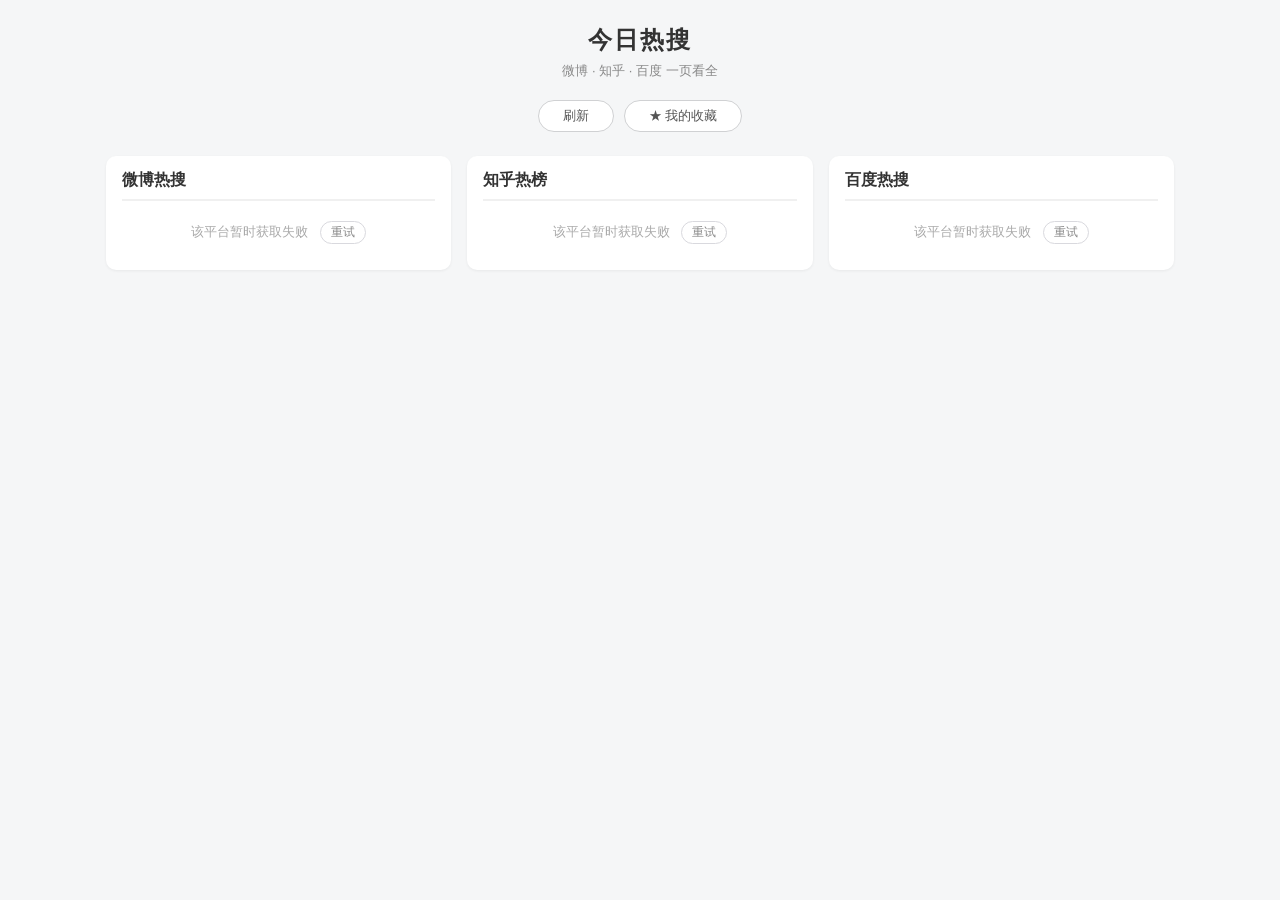
==== my-app/index.html @ 5aafda1d "Day 7｜一句话 改了什么：TECH_DESIGN.md 记录数据源切换（DailyHotApi 失效，换 60s API）；AGENTS.md 并入 Day 6 的 3 条个人规则（纯追加）  加" ====
<!DOCTYPE html>
<html lang="zh-CN">
<head>
  <meta charset="UTF-8">
  <meta name="viewport" content="width=device-width, initial-scale=1.0">
  <title>今日热搜</title>
  <link rel="stylesheet" href="style.css">
</head>
<body>
  <header class="site-header">
    <h1>今日热搜</h1>
    <p class="subtitle">微博 · 知乎 · 百度 一页看全</p>
    <div class="header-actions">
      <button id="refresh-btn" class="refresh-btn">刷新</button>
      <button id="fav-toggle-btn" class="refresh-btn">★ 我的收藏</button>
    </div>
  </header>

  <section class="fav-panel hidden" id="fav-panel">
    <div class="board">
      <div class="board-head">
        <h2>我的收藏</h2>
        <span class="update-time" id="fav-count"></span>
      </div>
      <ul class="list" id="fav-list">
        <li class="placeholder">暂无收藏，点击榜单条目试试</li>
      </ul>
    </div>
  </section>

  <main class="boards">
    <section class="board" id="board-weibo">
      <div class="board-head">
        <h2>微博热搜</h2>
        <span class="update-time" id="time-weibo">加载中…</span>
      </div>
      <ul class="list" id="list-weibo">
        <li class="placeholder">加载中…</li>
      </ul>
    </section>

    <section class="board" id="board-zhihu">
      <div class="board-head">
        <h2>知乎热榜</h2>
        <span class="update-time" id="time-zhihu">加载中…</span>
      </div>
      <ul class="list" id="list-zhihu">
        <li class="placeholder">加载中…</li>
      </ul>
    </section>

    <section class="board" id="board-baidu">
      <div class="board-head">
        <h2>百度热搜</h2>
        <span class="update-time" id="time-baidu">加载中…</span>
      </div>
      <ul class="list" id="list-baidu">
        <li class="placeholder">加载中…</li>
      </ul>
    </section>
  </main>

  <script src="app.js"></script>
</body>
</html>
---- my-app/style.css ----
/* 今日热搜 · 样式（Day 7 第 1 步：三栏骨架） */

* {
  margin: 0;
  padding: 0;
  box-sizing: border-box;
}

body {
  font-family: "Microsoft YaHei", "PingFang SC", sans-serif;
  background: #f5f6f7;
  color: #333;
}

.site-header {
  text-align: center;
  padding: 24px 16px 12px;
}

.site-header h1 {
  font-size: 24px;
  letter-spacing: 2px;
}

.subtitle {
  color: #888;
  font-size: 13px;
  margin-top: 6px;
}

/* 三栏并排 */
.boards {
  display: flex;
  gap: 16px;
  max-width: 1100px;
  margin: 0 auto;
  padding: 12px 16px 40px;
  align-items: flex-start;
}

.board {
  flex: 1;
  background: #fff;
  border-radius: 10px;
  padding: 14px 16px;
  box-shadow: 0 1px 3px rgba(0, 0, 0, 0.06);
}

.board-head {
  display: flex;
  justify-content: space-between;
  align-items: baseline;
  border-bottom: 2px solid #f0f0f0;
  padding-bottom: 8px;
  margin-bottom: 8px;
}

.board-head h2 {
  font-size: 16px;
}

.update-time {
  font-size: 12px;
  color: #999;
}

.list {
  list-style: none;
}

.list .placeholder {
  color: #aaa;
  font-size: 13px;
  padding: 12px 0;
  text-align: center;
}

/* 失败提示里的小「重试」按钮（Day 7 第 5 步：异常状态） */
.placeholder .retry-btn {
  margin-left: 8px;
  padding: 2px 10px;
  font-size: 12px;
}

/* 刷新按钮 */
.refresh-btn {
  margin-top: 10px;
  padding: 6px 24px;
  border: 1px solid #d0d1d3;
  border-radius: 16px;
  background: #fff;
  color: #555;
  font-size: 13px;
  cursor: pointer;
}

.refresh-btn:hover {
  background: #f0f0f0;
}

/* 榜单条目：排名 + 标题 + 热度 一行 */
.item {
  display: flex;
  align-items: center;
  gap: 8px;
  padding: 8px 4px;
  border-bottom: 1px solid #f7f7f7;
  cursor: pointer;
}

.item:hover {
  background: #f9f9fb;
}

.rank {
  width: 22px;
  text-align: center;
  font-size: 13px;
  color: #999;
  flex-shrink: 0;
}

/* 前三名标色 */
.rank-1 { color: #ff6b35; font-weight: bold; }
.rank-2 { color: #ff8c42; font-weight: bold; }
.rank-3 { color: #ffa64d; font-weight: bold; }

.title {
  flex: 1;
  font-size: 13px;
  white-space: nowrap;
  overflow: hidden;
  text-overflow: ellipsis; /* PRD 五节：超长标题截断显示省略号 */
}

.hot {
  font-size: 12px;
  color: #b3b3b3;
  flex-shrink: 0;
}

/* ===== F2 详情展开区域 ===== */
.detail {
  background: #fafbfd;
  border-left: 3px solid #5b8def;
  border-radius: 6px;
  padding: 12px 14px;
  margin: 4px 0 8px;
}

.detail-title {
  font-size: 14px;
  font-weight: bold;
  line-height: 1.6; /* 完整标题换行显示，不再截断（PRD F2） */
  word-break: break-all;
}

.detail-meta {
  font-size: 12px;
  color: #999;
  margin-top: 6px;
}

.detail-actions {
  margin-top: 10px;
  display: flex;
  gap: 10px;
}

/* 详情里的两个按钮 */
.btn {
  display: inline-block;
  padding: 5px 16px;
  border-radius: 14px;
  font-size: 13px;
  cursor: pointer;
  text-decoration: none;
}

.btn-primary {
  background: #5b8def;
  color: #fff;
  border: 1px solid #5b8def;
}

.btn-primary:hover {
  background: #4a7de0;
}

.btn-ghost {
  background: transparent;
  color: #888;
  border: 1px solid #d9d9de;
}

/* ===== F3 收藏与备注 ===== */
.header-actions {
  display: flex;
  gap: 10px;
  justify-content: center;
  margin-top: 10px;
}

/* 已收藏的星标按钮 */
.btn-starred {
  background: #fff7e6;
  color: #d48806;
  border: 1px solid #ffd666;
}

/* 备注输入区（点收藏后出现） */
.fav-note {
  display: flex;
  gap: 8px;
  margin-top: 10px;
}

.fav-note.hidden {
  display: none;
}

.note-input {
  flex: 1;
  padding: 5px 10px;
  border: 1px solid #d9d9de;
  border-radius: 6px;
  font-size: 13px;
}

/* 我的收藏面板 */
.fav-panel {
  max-width: 1100px;
  margin: 12px auto 0;
  padding: 0 16px;
}

.fav-panel.hidden {
  display: none;
}

.fav-item {
  display: flex;
  justify-content: space-between;
  align-items: center;
  gap: 10px;
  padding: 10px 4px;
  border-bottom: 1px solid #f7f7f7;
}

.fav-main {
  flex: 1;
  min-width: 0;
}

.fav-title {
  font-size: 13px;
  font-weight: bold;
  white-space: nowrap;
  overflow: hidden;
  text-overflow: ellipsis;
}

.fav-meta {
  font-size: 12px;
  color: #999;
  margin-top: 4px;
  white-space: nowrap;
  overflow: hidden;
  text-overflow: ellipsis;
}

.no-note {
  color: #ccc;
}

.fav-actions {
  display: flex;
  gap: 6px;
  flex-shrink: 0;
}

/* 手机端：三栏变单列（PRD 五节：约 <768px） */
@media (max-width: 768px) {
  .boards {
    flex-direction: column;
  }
}
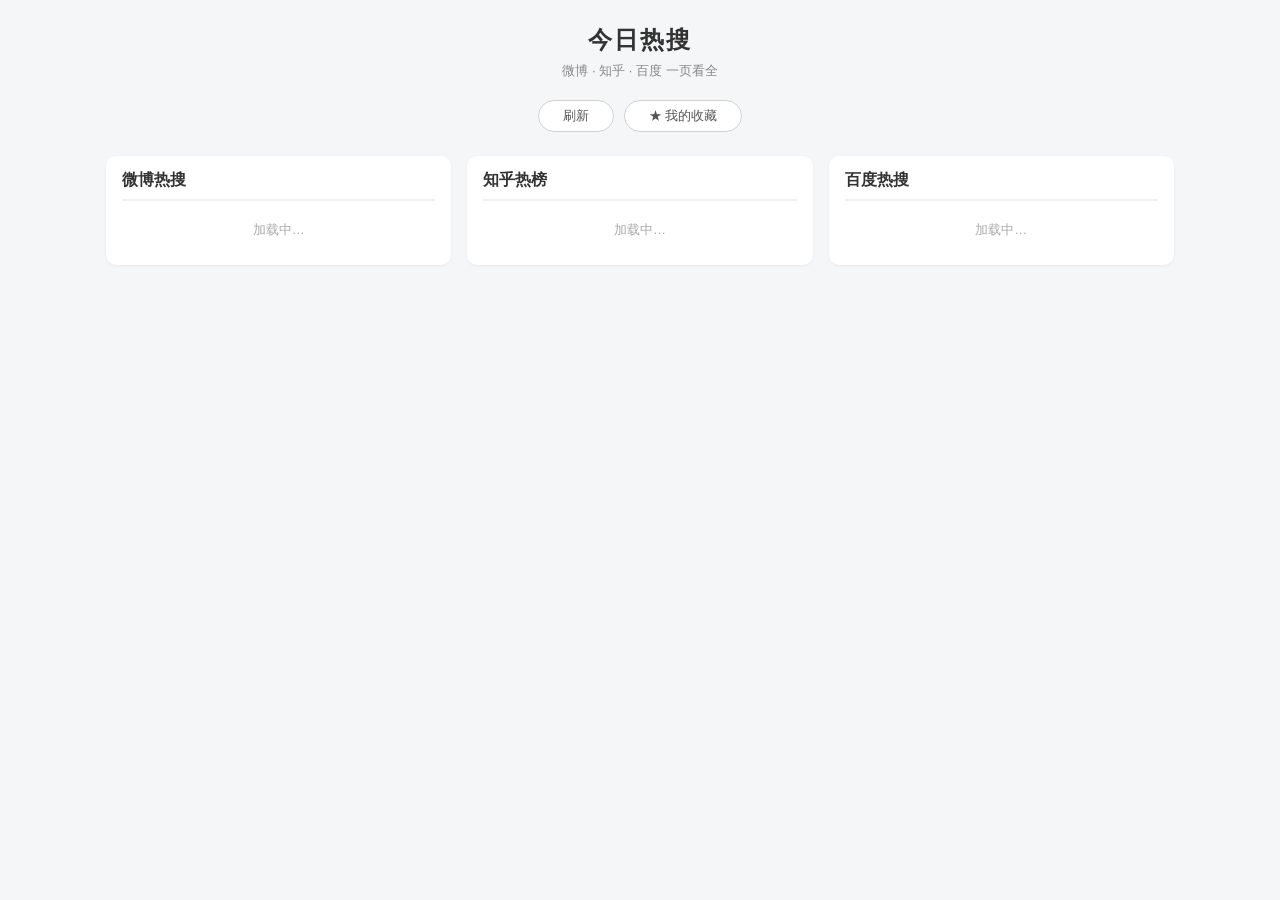
==== commit 442461b5: "Day 8｜一句话 改了什么：app.js 把空数据从报错里拆出来单独处理（显示暂无数据+刷新按钮），并加了 mock 模式检测 加了什么：mock.js 本地假数据文件，README 补充演示模式说" ====
--- a/my-app/index.html
+++ b/my-app/index.html
@@ -60,6 +60,8 @@
     </section>
   </main>
 
+  <!-- mock 假数据：只在 URL 带 ?mock=1 时被用到（Day 8） -->
+  <script src="mock.js"></script>
   <script src="app.js"></script>
 </body>
 </html>
--- a/my-app/style.css
+++ b/my-app/style.css
@@ -40,6 +40,7 @@
 
 .board {
   flex: 1;
+  min-width: 0; /* flex 子项默认不缩到比内容窄，缺这行长标题会把列撑宽、撑出横向滚动条 */
   background: #fff;
   border-radius: 10px;
   padding: 14px 16px;
@@ -73,6 +74,16 @@
   font-size: 13px;
   padding: 12px 0;
   text-align: center;
+}
+
+/* 「以下是上次的数据」过期提示条（Day 7 补：接口失败时的兜底状态） */
+.list .placeholder.stale {
+  color: #8a6d3b;
+  background: #fdf6e3;
+  border: 1px solid #f0e2c0;
+  border-radius: 8px;
+  padding: 8px 6px;
+  margin: 4px 0;
 }
 
 /* 失败提示里的小「重试」按钮（Day 7 第 5 步：异常状态） */
@@ -127,6 +138,7 @@
 
 .title {
   flex: 1;
+  min-width: 0; /* 同上：允许标题列收缩，省略号才能生效 */
   font-size: 13px;
   white-space: nowrap;
   overflow: hidden;
@@ -283,5 +295,6 @@
 @media (max-width: 768px) {
   .boards {
     flex-direction: column;
+    align-items: stretch; /* 单列时必须横向撑满，否则会退回按内容宽度自适应、被长标题撑出横向滚动条 */
   }
 }
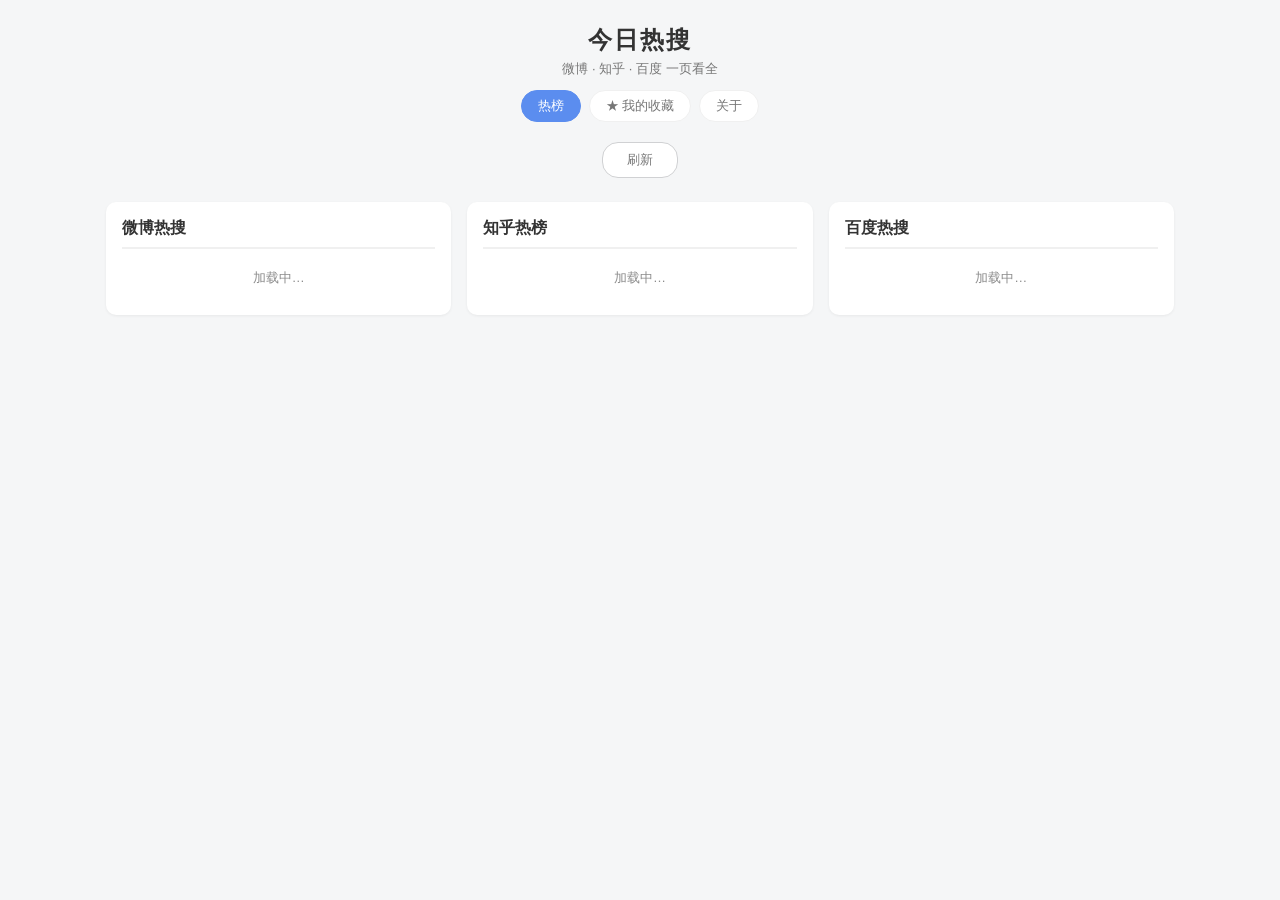
==== commit 6a099b55: "Day 13｜一句话 改了什么：「我的收藏」面板升级为 hash 路由三视图（#/hot / #/fav / #/about），移除旧的收藏开合按钮与 .fav-panel 样式；刷新按钮只在热榜视图" ====
--- a/my-app/index.html
+++ b/my-app/index.html
@@ -10,13 +10,18 @@
   <header class="site-header">
     <h1>今日热搜</h1>
     <p class="subtitle">微博 · 知乎 · 百度 一页看全</p>
+    <nav class="main-nav" aria-label="主导航">
+      <a href="#/hot" class="nav-link" data-view="hot">热榜</a>
+      <a href="#/fav" class="nav-link" data-view="fav">★ 我的收藏</a>
+      <a href="#/about" class="nav-link" data-view="about">关于</a>
+    </nav>
     <div class="header-actions">
       <button id="refresh-btn" class="refresh-btn">刷新</button>
-      <button id="fav-toggle-btn" class="refresh-btn">★ 我的收藏</button>
     </div>
   </header>
 
-  <section class="fav-panel hidden" id="fav-panel">
+  <!-- 三个视图（Day 13 hash 路由）：同一时刻只显示一个，由 app.js 按 #/xxx 切换 -->
+  <section class="view hidden" id="view-fav">
     <div class="board">
       <div class="board-head">
         <h2>我的收藏</h2>
@@ -28,7 +33,7 @@
     </div>
   </section>
 
-  <main class="boards">
+  <main class="boards view" id="view-hot">
     <section class="board" id="board-weibo">
       <div class="board-head">
         <h2>微博热搜</h2>
@@ -60,6 +65,29 @@
     </section>
   </main>
 
+  <section class="view hidden" id="view-about">
+    <div class="board about-card">
+      <div class="board-head">
+        <h2>关于「今日热搜」</h2>
+      </div>
+      <div class="about-body">
+        <h3>这是什么</h3>
+        <p>把微博、知乎、百度三个平台的热榜聚合在一页里浏览的小工具，纯前端实现（HTML / CSS / JavaScript），无后端、无数据库。</p>
+        <h3>数据来源</h3>
+        <p>榜单数据来自开源接口 <a href="https://github.com/vikiboss/60s" target="_blank" rel="noopener">60s API</a>，每次打开或点「刷新」时实时拉取；拉取失败时会自动重试，并回退显示上次成功的数据（页面会标注「可能过期」）。</p>
+        <h3>功能</h3>
+        <ul>
+          <li>点任意条目展开详情，可查看原文、收藏、写备注</li>
+          <li>收藏和备注保存在浏览器本地（localStorage），只存在你这台设备上</li>
+          <li>顶部导航可在「热榜 / 收藏 / 关于」三个视图间切换，支持浏览器前进/后退</li>
+        </ul>
+        <h3>演示模式</h3>
+        <p>网址后面加 <code>?mock=1</code> 用本地假数据演示（不联网）；再加 <code>&amp;empty=1</code> 可以演示「暂无数据」的空状态。</p>
+        <p class="about-meta">28 天 vibe-coding 训练营项目 · 代码托管在 GitHub（ankistar1/rexiao）</p>
+      </div>
+    </div>
+  </section>
+
   <!-- mock 假数据：只在 URL 带 ?mock=1 时被用到（Day 8） -->
   <script src="mock.js"></script>
   <script src="app.js"></script>
--- a/my-app/style.css
+++ b/my-app/style.css
@@ -1,4 +1,18 @@
 /* 今日热搜 · 样式（Day 7 第 1 步：三栏骨架） */
+
+/* ===== 设计变量（Day 9：统一色板与间距档位）=====
+   文字三档：主文字 / 辅助文字 / 占位提示
+   辅助 #767676 白底对比度 4.54:1，占位 #8c8c8c 为 3.36:1，均过 WCAG 门槛
+   间距只用 4 的倍数：4 / 8 / 12 / 16 / 24 */
+:root {
+  --text-main: #333333;
+  --text-sub: #767676;   /* 辅助信息：热度、排名、更新时间、备注等 */
+  --text-hint: #8c8c8c;  /* 占位提示：加载中、暂无数据 */
+  --line: #f0f0f0;
+  --bg-page: #f5f6f7;
+  --bg-card: #ffffff;
+  --primary: #5b8def;    /* 主操作色：与详情区左边框同源（Day 13 起） */
+}
 
 * {
   margin: 0;
@@ -8,8 +22,8 @@
 
 body {
   font-family: "Microsoft YaHei", "PingFang SC", sans-serif;
-  background: #f5f6f7;
-  color: #333;
+  background: var(--bg-page);
+  color: var(--text-main);
 }
 
 .site-header {
@@ -23,9 +37,9 @@
 }
 
 .subtitle {
-  color: #888;
-  font-size: 13px;
-  margin-top: 6px;
+  color: var(--text-sub);
+  font-size: 13px;
+  margin-top: 4px; /* 间距档位：4 */
 }
 
 /* 三栏并排 */
@@ -35,15 +49,15 @@
   max-width: 1100px;
   margin: 0 auto;
   padding: 12px 16px 40px;
-  align-items: flex-start;
+  align-items: stretch; /* 三栏等高、底边对齐（Day 10；原 flex-start 导致条数不同时卡片底部参差） */
 }
 
 .board {
   flex: 1;
   min-width: 0; /* flex 子项默认不缩到比内容窄，缺这行长标题会把列撑宽、撑出横向滚动条 */
-  background: #fff;
+  background: var(--bg-card);
   border-radius: 10px;
-  padding: 14px 16px;
+  padding: 16px; /* 间距档位：16（原 14px 16px，归入档位） */
   box-shadow: 0 1px 3px rgba(0, 0, 0, 0.06);
 }
 
@@ -51,7 +65,7 @@
   display: flex;
   justify-content: space-between;
   align-items: baseline;
-  border-bottom: 2px solid #f0f0f0;
+  border-bottom: 2px solid var(--line);
   padding-bottom: 8px;
   margin-bottom: 8px;
 }
@@ -62,7 +76,7 @@
 
 .update-time {
   font-size: 12px;
-  color: #999;
+  color: var(--text-sub);
 }
 
 .list {
@@ -70,7 +84,7 @@
 }
 
 .list .placeholder {
-  color: #aaa;
+  color: var(--text-hint);
   font-size: 13px;
   padding: 12px 0;
   text-align: center;
@@ -82,25 +96,25 @@
   background: #fdf6e3;
   border: 1px solid #f0e2c0;
   border-radius: 8px;
-  padding: 8px 6px;
+  padding: 8px;
   margin: 4px 0;
 }
 
 /* 失败提示里的小「重试」按钮（Day 7 第 5 步：异常状态） */
 .placeholder .retry-btn {
   margin-left: 8px;
-  padding: 2px 10px;
+  padding: 2px 12px; /* 间距档位：12（原 10px） */
   font-size: 12px;
 }
 
 /* 刷新按钮 */
 .refresh-btn {
-  margin-top: 10px;
-  padding: 6px 24px;
+  margin-top: 8px;
+  padding: 8px 24px; /* 原 6px 24px：加高触控区（桌面约 35px 高，移动端另有 44px 兜底） */
   border: 1px solid #d0d1d3;
   border-radius: 16px;
-  background: #fff;
-  color: #555;
+  background: var(--bg-card);
+  color: var(--text-sub);
   font-size: 13px;
   cursor: pointer;
 }
@@ -114,20 +128,35 @@
   display: flex;
   align-items: center;
   gap: 8px;
-  padding: 8px 4px;
+  padding: 8px 0; /* 左右 0：让排名数字与卡片标题左缘严格对齐（Day 9 对齐修复，原 8px 4px） */
   border-bottom: 1px solid #f7f7f7;
   cursor: pointer;
 }
 
+/* 最后一条不带分隔线，避免“没写完”的观感（Day 9） */
+.list .item:last-child {
+  border-bottom: none;
+}
+
 .item:hover {
   background: #f9f9fb;
+}
+
+/* 展开中的条目保持高亮：状态翻转式反馈，用户一眼确认哪条已展开（Day 11） */
+.item.active {
+  background: #eef3fd;
+}
+
+/* 按下瞬间的即时反馈（0-100ms 层）：背景加深，手指还没松开就"有了回应"（Day 11） */
+.item:active {
+  background: #e3eaf8;
 }
 
 .rank {
   width: 22px;
   text-align: center;
   font-size: 13px;
-  color: #999;
+  color: var(--text-sub);
   flex-shrink: 0;
 }
 
@@ -147,7 +176,7 @@
 
 .hot {
   font-size: 12px;
-  color: #b3b3b3;
+  color: var(--text-sub); /* 原 #b3b3b3 对比度仅 2.10:1，远低于 3:1 底线（Day 9 对比度修复） */
   flex-shrink: 0;
 }
 
@@ -156,8 +185,37 @@
   background: #fafbfd;
   border-left: 3px solid #5b8def;
   border-radius: 6px;
-  padding: 12px 14px;
+  padding: 12px 16px; /* 间距档位：12/16（原 12px 14px） */
   margin: 4px 0 8px;
+}
+
+/* 展开动效：向下滑出（Day 11 交互反馈；200ms 在 150-300ms 舒适区） */
+@keyframes detail-open {
+  from { opacity: 0; transform: translateY(-4px); }
+  to { opacity: 1; transform: translateY(0); }
+}
+
+/* 收起动效：向上收起并淡出（Day 11） */
+@keyframes detail-close {
+  from { opacity: 1; transform: translateY(0); }
+  to { opacity: 0; transform: translateY(-4px); }
+}
+
+.detail {
+  animation: detail-open 0.2s ease-out;
+}
+
+.detail.closing {
+  animation: detail-close 0.15s ease-in forwards;
+}
+
+/* 尊重系统"减少动态效果"设置：关掉动效，保留状态反馈（Day 11） */
+@media (prefers-reduced-motion: reduce) {
+  .detail,
+  .detail.closing,
+  .view {
+    animation: none;
+  }
 }
 
 .detail-title {
@@ -169,20 +227,20 @@
 
 .detail-meta {
   font-size: 12px;
-  color: #999;
-  margin-top: 6px;
+  color: var(--text-sub);
+  margin-top: 4px; /* 间距档位：4（原 6px） */
 }
 
 .detail-actions {
-  margin-top: 10px;
-  display: flex;
-  gap: 10px;
+  margin-top: 12px; /* 间距档位：12（原 10px） */
+  display: flex;
+  gap: 12px;
 }
 
 /* 详情里的两个按钮 */
 .btn {
   display: inline-block;
-  padding: 5px 16px;
+  padding: 6px 16px; /* 间距档位：6/16（原 5px，与输入框统一） */
   border-radius: 14px;
   font-size: 13px;
   cursor: pointer;
@@ -201,16 +259,16 @@
 
 .btn-ghost {
   background: transparent;
-  color: #888;
+  color: var(--text-sub);
   border: 1px solid #d9d9de;
 }
 
 /* ===== F3 收藏与备注 ===== */
 .header-actions {
   display: flex;
-  gap: 10px;
+  gap: 12px; /* 间距档位：12（原 10px） */
   justify-content: center;
-  margin-top: 10px;
+  margin-top: 12px;
 }
 
 /* 已收藏的星标按钮 */
@@ -224,7 +282,7 @@
 .fav-note {
   display: flex;
   gap: 8px;
-  margin-top: 10px;
+  margin-top: 12px; /* 间距档位：12（原 10px） */
 }
 
 .fav-note.hidden {
@@ -233,29 +291,21 @@
 
 .note-input {
   flex: 1;
-  padding: 5px 10px;
+  padding: 6px 12px; /* 间距档位：6→8？输入框内边距用 6/12 与 .btn 一致 */
   border: 1px solid #d9d9de;
   border-radius: 6px;
   font-size: 13px;
 }
 
-/* 我的收藏面板 */
-.fav-panel {
-  max-width: 1100px;
-  margin: 12px auto 0;
-  padding: 0 16px;
-}
-
-.fav-panel.hidden {
-  display: none;
-}
+/* 我的收藏视图（Day 13：由「面板」升级为正式视图，交给 .view 的显隐规则统一管理；
+   原 .fav-panel 相关规则已移除——那条开合逻辑被 hash 路由取代） */
 
 .fav-item {
   display: flex;
   justify-content: space-between;
   align-items: center;
-  gap: 10px;
-  padding: 10px 4px;
+  gap: 8px;
+  padding: 12px 0; /* 间距档位：12；左右 0 与主榜单对齐规则一致（Day 9） */
   border-bottom: 1px solid #f7f7f7;
 }
 
@@ -274,21 +324,116 @@
 
 .fav-meta {
   font-size: 12px;
-  color: #999;
-  margin-top: 4px;
+  color: var(--text-sub);
+  margin-top: 4px; /* 间距档位：4（原 4px 不变，只换色） */
   white-space: nowrap;
   overflow: hidden;
   text-overflow: ellipsis;
 }
 
 .no-note {
-  color: #ccc;
+  color: var(--text-hint); /* 原 #ccc 对比度仅 1.61:1，几乎不可见（Day 9 对比度修复） */
 }
 
 .fav-actions {
   display: flex;
-  gap: 6px;
+  gap: 8px; /* 间距档位：8（原 6px） */
   flex-shrink: 0;
+}
+
+/* ===== 多视图导航与切换（Day 13 hash 路由）===== */
+.main-nav {
+  display: flex;
+  gap: 8px;
+  justify-content: center;
+  margin-top: 12px;
+}
+
+.nav-link {
+  padding: 6px 16px;
+  border: 1px solid var(--line);
+  border-radius: 16px;
+  background: var(--bg-card);
+  color: var(--text-sub);
+  font-size: 13px;
+  text-decoration: none;
+}
+
+.nav-link:hover {
+  border-color: var(--primary);
+  color: var(--primary);
+}
+
+/* 当前视图的导航项：主色实底反白（状态翻转式反馈，Day 11 同款思路） */
+.nav-link.active {
+  background: var(--primary);
+  border-color: var(--primary);
+  color: #fff;
+}
+
+/* 同一时刻只显示一个视图；切入时轻微淡入（150ms 以内感知为“即时”） */
+.view.hidden {
+  display: none;
+}
+
+.view {
+  animation: view-in 0.15s ease-out;
+}
+
+@keyframes view-in {
+  from {
+    opacity: 0;
+    transform: translateY(4px);
+  }
+  to {
+    opacity: 1;
+    transform: none;
+  }
+}
+
+/* 「关于」页排版：静态说明页，不需要列表样式 */
+.about-card {
+  max-width: 640px;
+  margin: 0 auto;
+}
+
+.about-body {
+  padding: 12px 0 4px;
+  line-height: 1.7;
+}
+
+.about-body h3 {
+  margin: 12px 0 4px;
+  font-size: 15px;
+}
+
+.about-body p,
+.about-body ul {
+  font-size: 14px;
+  color: var(--text-main);
+}
+
+.about-body ul {
+  padding-left: 20px;
+}
+
+.about-body a {
+  color: var(--primary);
+}
+
+.about-body code {
+  background: var(--bg-page);
+  border-radius: 4px;
+  padding: 1px 6px;
+  font-size: 13px;
+}
+
+.about-meta {
+  margin-top: 16px;
+  padding-top: 12px;
+  border-top: 1px solid var(--line);
+  color: var(--text-sub);
+  font-size: 13px;
 }
 
 /* 手机端：三栏变单列（PRD 五节：约 <768px） */
@@ -297,4 +442,15 @@
     flex-direction: column;
     align-items: stretch; /* 单列时必须横向撑满，否则会退回按内容宽度自适应、被长标题撑出横向滚动条 */
   }
-}
+
+  /* 触控区兜底：手指点按目标至少 44px 高（Day 9 触控区修复） */
+  .refresh-btn {
+    min-height: 44px;
+  }
+}
+
+/* 通用隐藏规则（Day 13）：.hidden 只改 display，不销毁元素。
+   放在文件末尾，保证它压过任何带 display 的单类选择器（如 .refresh-btn.hidden）。 */
+.hidden {
+  display: none;
+}
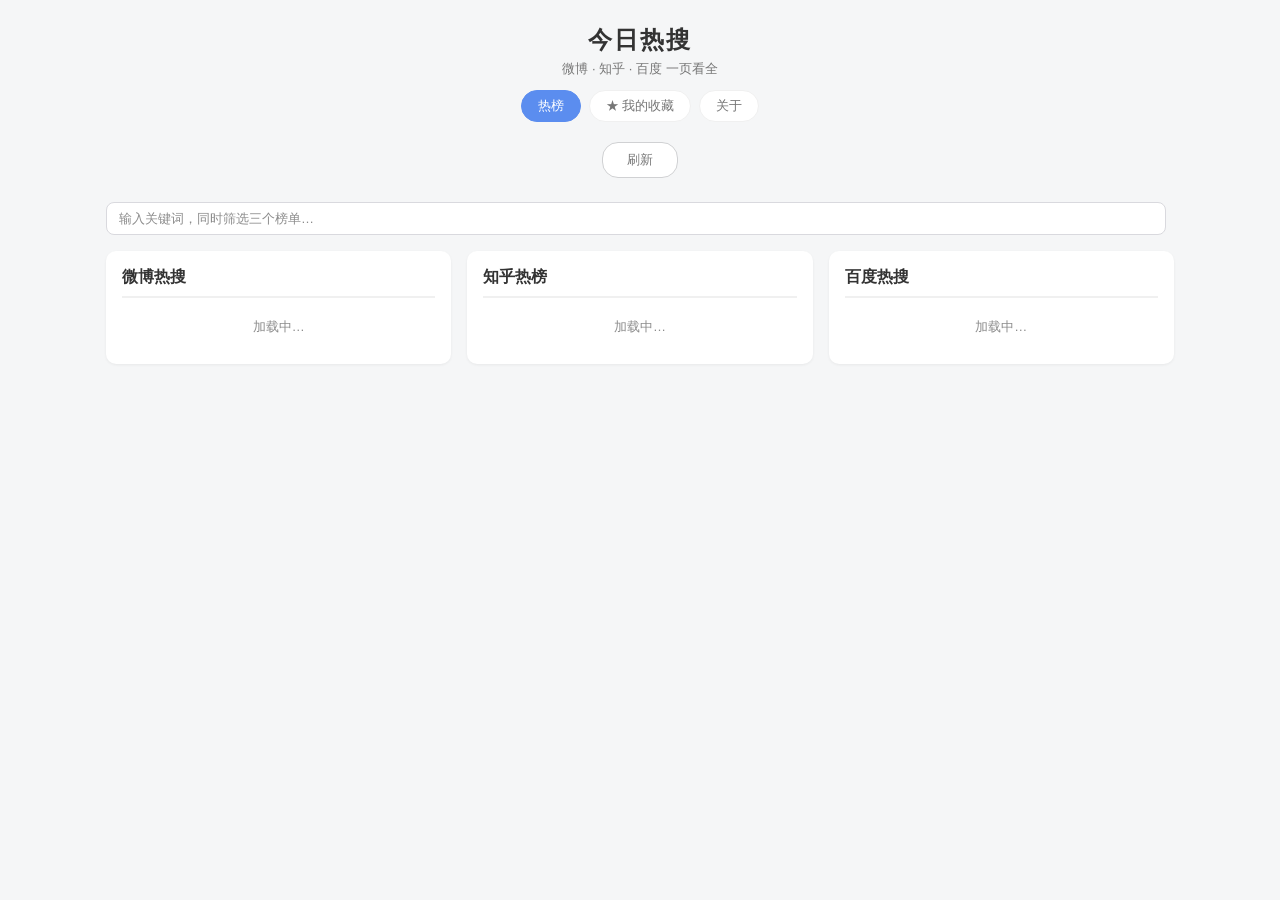
==== commit 7565df60: "Day 12｜一句话 改了什么：三栏渲染统一改走筛选管道（renderBoardList），加载中/失败/空数据的栏不参与筛选；点「刷新」自动清空筛选词 加了什么：热榜顶部关键词筛选栏（实时过滤内存数" ====
--- a/my-app/index.html
+++ b/my-app/index.html
@@ -34,6 +34,12 @@
   </section>
 
   <main class="boards view" id="view-hot">
+    <!-- 关键词筛选（Day 12）：实时过滤三栏内存数据，不发请求 -->
+    <div class="filter-bar" id="filter-bar">
+      <input type="text" id="filter-input" class="filter-input" placeholder="输入关键词，同时筛选三个榜单…" maxlength="30" autocomplete="off">
+      <span class="filter-count" id="filter-count"></span>
+    </div>
+
     <section class="board" id="board-weibo">
       <div class="board-head">
         <h2>微博热搜</h2>
--- a/my-app/style.css
+++ b/my-app/style.css
@@ -45,11 +45,42 @@
 /* 三栏并排 */
 .boards {
   display: flex;
+  flex-wrap: wrap; /* 让筛选栏独占一行，三张卡片仍同排（Day 12） */
   gap: 16px;
   max-width: 1100px;
   margin: 0 auto;
   padding: 12px 16px 40px;
   align-items: stretch; /* 三栏等高、底边对齐（Day 10；原 flex-start 导致条数不同时卡片底部参差） */
+}
+
+/* ===== 关键词筛选栏（Day 12，颜色/间距走 :root 变量与 4/8/12/16 档位） ===== */
+.filter-bar {
+  flex-basis: 100%; /* 独占一行：不设的话它会被当成第四个 flex 子项挤进三栏 */
+  display: flex;
+  align-items: center;
+  gap: 8px;
+}
+
+.filter-input {
+  flex: 1;
+  min-width: 0; /* flex 子项防长内容撑宽（Day 7 教训） */
+  padding: 8px 12px;
+  border: 1px solid #d9d9de;
+  border-radius: 8px;
+  font-size: 13px;
+  font-family: inherit;
+  color: var(--text-main);
+  background: var(--bg-card);
+}
+
+.filter-input::placeholder {
+  color: var(--text-hint);
+}
+
+.filter-count {
+  flex-shrink: 0;
+  font-size: 12px;
+  color: var(--text-sub); /* 实时计数：筛选生效的可感知反馈 */
 }
 
 .board {
@@ -441,11 +472,22 @@
   .boards {
     flex-direction: column;
     align-items: stretch; /* 单列时必须横向撑满，否则会退回按内容宽度自适应、被长标题撑出横向滚动条 */
+    flex-wrap: nowrap; /* Day 12 修复：column 方向下 wrap 没有意义，还会配合 flex-basis:100% 把卡片挤到第二列 */
+  }
+
+  /* Day 12 修复：flex-basis 在 column 布局里指「高度」基准，
+     100% 会让筛选栏高度变成整个容器高，卡片被挤换列、横向溢出 324px。单列下宽度本来就撑满，不需要它。 */
+  .filter-bar {
+    flex-basis: auto;
   }
 
   /* 触控区兜底：手指点按目标至少 44px 高（Day 9 触控区修复） */
   .refresh-btn {
     min-height: 44px;
+  }
+
+  .filter-input {
+    min-height: 44px; /* 筛选框同规范（Day 12） */
   }
 }
 
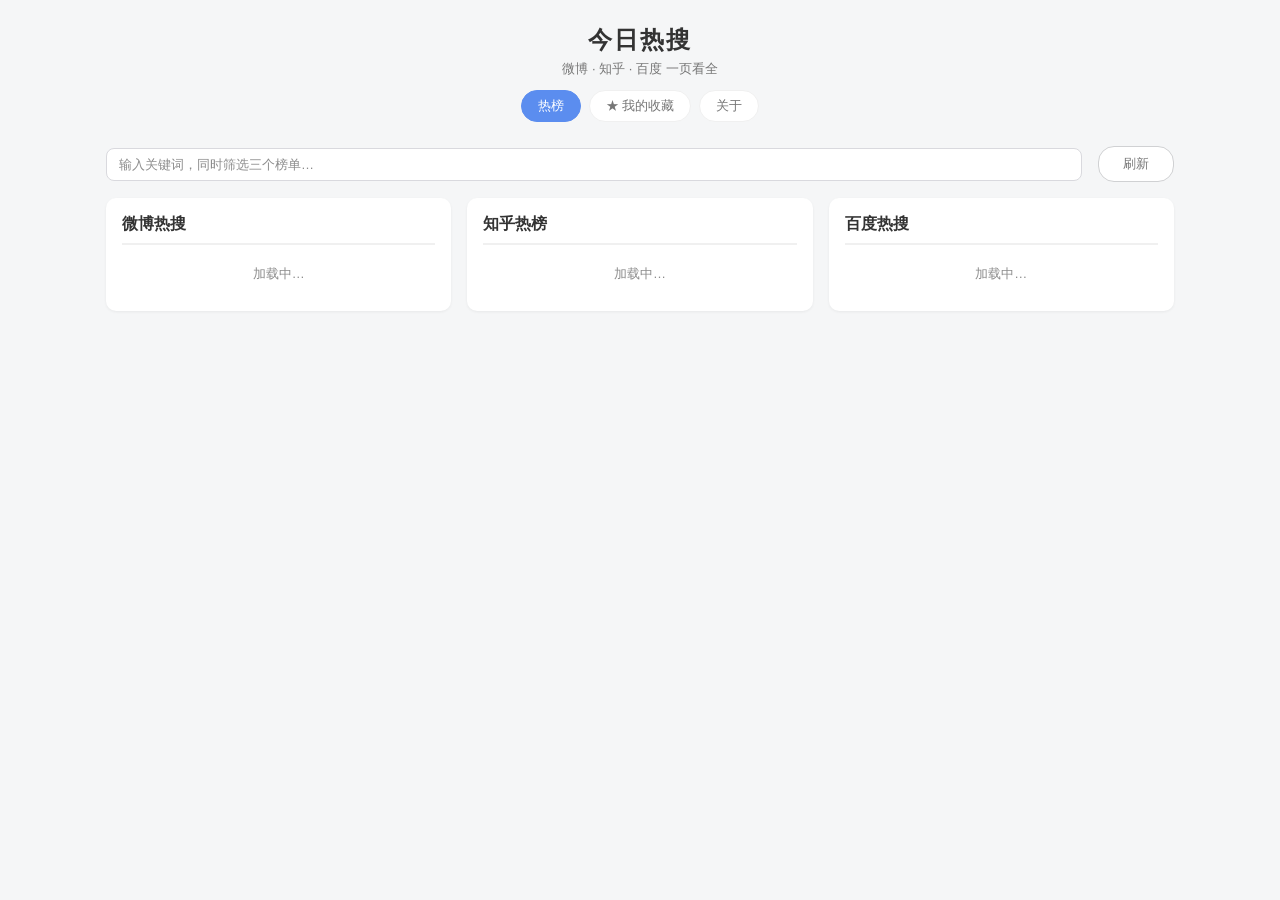
==== commit 7380cee0: "Day 14｜把刷新按钮从 header 挪进筛选栏 改了什么：删掉孤零零占一行的 .header-actions，把刷新按钮从 header 挪进热榜视图的 .filter-bar（输入框右侧），刷" ====
--- a/my-app/index.html
+++ b/my-app/index.html
@@ -15,9 +15,6 @@
       <a href="#/fav" class="nav-link" data-view="fav">★ 我的收藏</a>
       <a href="#/about" class="nav-link" data-view="about">关于</a>
     </nav>
-    <div class="header-actions">
-      <button id="refresh-btn" class="refresh-btn">刷新</button>
-    </div>
   </header>
 
   <!-- 三个视图（Day 13 hash 路由）：同一时刻只显示一个，由 app.js 按 #/xxx 切换 -->
@@ -38,6 +35,7 @@
     <div class="filter-bar" id="filter-bar">
       <input type="text" id="filter-input" class="filter-input" placeholder="输入关键词，同时筛选三个榜单…" maxlength="30" autocomplete="off">
       <span class="filter-count" id="filter-count"></span>
+      <button id="refresh-btn" class="refresh-btn">刷新</button>
     </div>
 
     <section class="board" id="board-weibo">
--- a/my-app/style.css
+++ b/my-app/style.css
@@ -61,6 +61,11 @@
   gap: 8px;
 }
 
+/* 刷新按钮在筛选栏内靠右：让它贴近「数据控制」语义区（Day 14.5 修复视觉归属） */
+.filter-bar .refresh-btn {
+  margin-left: auto;
+}
+
 .filter-input {
   flex: 1;
   min-width: 0; /* flex 子项防长内容撑宽（Day 7 教训） */
@@ -140,7 +145,6 @@
 
 /* 刷新按钮 */
 .refresh-btn {
-  margin-top: 8px;
   padding: 8px 24px; /* 原 6px 24px：加高触控区（桌面约 35px 高，移动端另有 44px 兜底） */
   border: 1px solid #d0d1d3;
   border-radius: 16px;
@@ -148,6 +152,7 @@
   color: var(--text-sub);
   font-size: 13px;
   cursor: pointer;
+  white-space: nowrap; /* 防止「刷新」两字被换行（filter-bar 内 flex 排列时） */
 }
 
 .refresh-btn:hover {
@@ -295,12 +300,6 @@
 }
 
 /* ===== F3 收藏与备注 ===== */
-.header-actions {
-  display: flex;
-  gap: 12px; /* 间距档位：12（原 10px） */
-  justify-content: center;
-  margin-top: 12px;
-}
 
 /* 已收藏的星标按钮 */
 .btn-starred {
@@ -489,6 +488,19 @@
   .filter-input {
     min-height: 44px; /* 筛选框同规范（Day 12） */
   }
+
+  /* Day 14 修复：触控目标补齐 —— Day 9 的 44px 规范当时只覆盖了 button，
+     漏了同为点击目标的 <a> 导航和 <li> 条目；手机实测导航 30px / 条目 34px。
+     教训：触控审查要按"可点击"枚举，不能按"元素类型"枚举（手机宽度体检发现）。 */
+  .nav-link {
+    display: inline-flex;
+    align-items: center;
+    min-height: 44px;
+  }
+
+  .item {
+    min-height: 44px;
+  }
 }
 
 /* 通用隐藏规则（Day 13）：.hidden 只改 display，不销毁元素。
